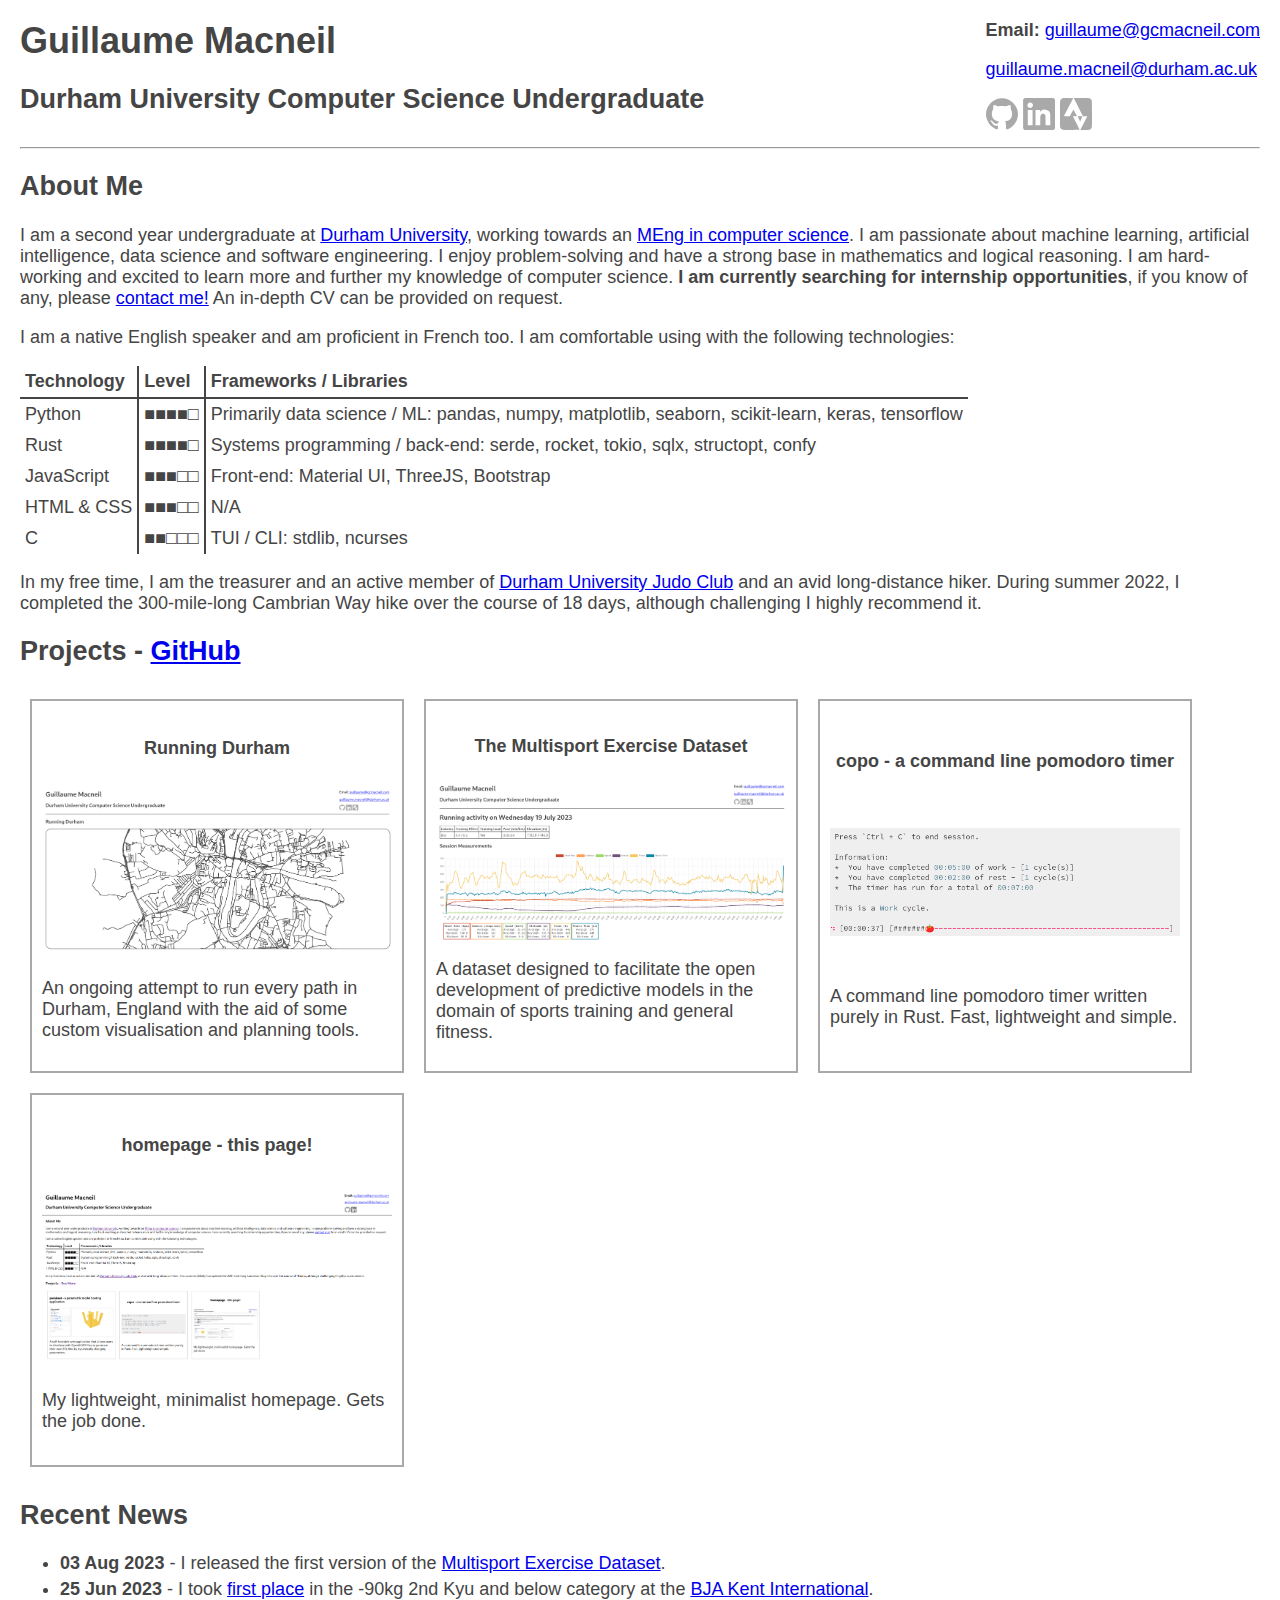
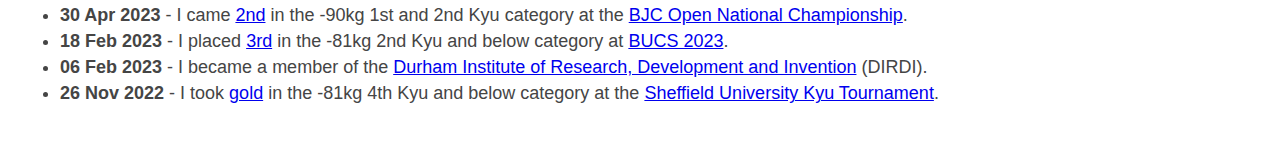
==== index.html @ 9ae63fcb "Clean up the stylesheet situation" ====
<!DOCTYPE html>
<html lang="en">
    <head>
        <link rel="stylesheet" type="text/css" href="./stylesheets/main.css"/>
        <link rel="stylesheet" type="text/css" href="./stylesheets/tables.css"/>
        <link rel="stylesheet" type="text/css" href="./stylesheets/index.css"/>
        <meta charset="utf-8">
        <meta name="description" content="Guillaume Macneil's Homepage">
        <meta name="keywords" content="Macneil, Guillaume Macneil, Guillaume, MacNeil, Guillaume MacNeil">
        <meta name="author" content="Guillaume Macneil">
        <title>Guillaume Macneil | DU Computer Science Undergraduate</title>
    </head>
    <body>
    <div class="header">
        <div class="header-left">
            <h1 class="header-title">Guillaume Macneil</h1>
            <h2>Durham University Computer Science Undergraduate</h2>
        </div>
        <div class="header-right">
            <p class="header-email"><b>Email: </b><a href="mailto:guillaume@gcmacneil.com">guillaume@gcmacneil.com</a></p>
            <p><a href="mailto:guillaume.macneil@durham.ac.uk">guillaume.macneil@durham.ac.uk</a></p>

            <a class="icon-link" href="https://github.com/MetallicSquid">
                <svg
                    class="icon"
                    id="svg62"
                    width="120"
                    height="120"
                    viewBox="0 0 120 120"
                    xmlns="http://www.w3.org/2000/svg">
                    <g id="g68">
                    <path
                       id="path230"
                       d="M 60,1.0351562 C 27.645093,1.0351562 0.03515625,28.645093 0.03515625,61 c 0,21.741143 13.58506675,43.7596 32.93164075,53.37305 v -0.002 c 10.35827,5.14721 11.458886,4.82587 11.826172,-3.46289 l 0.291015,-6.59179 -5.791015,0.043 C 31.524642,104.41647 27.668538,102.25181 24.539062,96.076172 23.179371,93.39293 20.641809,90.081626 18.900391,88.71875 15.215782,85.835124 15.749829,83.47004 19.853516,84.5 c 2.528008,0.634485 4.152883,1.647574 4.617187,2.777344 0.04438,0.05002 0.08877,0.1 0.132813,0.15039 8e-4,9e-4 -0.0046,-0.0011 -0.0039,0 0.01689,0.02761 0.03624,0.05418 0.05273,0.08203 0.01533,0.02588 0.01169,0.02102 0.02344,0.04102 0.01685,0.01922 -0.0087,-0.01006 0.01563,0.01758 0.01381,0.02605 0.0282,0.05173 0.04102,0.07813 0.0065,0.01142 0.02864,0.04985 0.03125,0.05469 -0.0039,-0.0057 -0.01007,-0.01332 -0.01563,-0.02148 0.0012,0.0045 0.0028,0.0091 0.0039,0.01367 0.01322,0.01772 0.02616,0.03602 0.0332,0.05664 2.91e-4,8.52e-4 -0.0091,-0.01202 -0.01172,-0.01563 -7.3e-4,-0.0012 -0.0011,-0.0024 -0.002,-0.0039 l -0.002,-0.002 c -7.69e-4,-0.0011 -0.0013,-0.003 -0.002,-0.0039 -0.0015,-0.0021 -0.005,-0.0066 -0.0059,-0.0078 0.0035,0.009 0.0062,0.01832 0.0098,0.02734 0.0098,0.01259 0.02061,0.02404 0.02539,0.0332 0.0097,0.01854 0.01763,0.03727 0.02539,0.05664 0.01292,0.01518 0.02433,0.03163 0.03711,0.04687 -0.01048,-0.02066 -0.0108,-0.02313 -0.01563,-0.0332 -0.0064,-0.01328 0.03091,0.05038 0.02148,0.03906 -0.0018,-0.0021 -0.0041,-0.0038 -0.0059,-0.0059 0.02369,0.04672 0.05867,0.116041 0.03711,0.07422 7.48e-4,0.0023 0.0029,0.0071 0.0039,0.0098 0.04036,0.03661 0.08403,0.07511 0.107421,0.113281 0.02285,0.01699 0.04359,0.03511 0.06641,0.05469 h 0.002 c 0.02328,0.02 0.048,0.04259 0.07813,0.06836 0.03088,0.02332 0.09102,0.06857 0.117187,0.0918 0.222417,0.197464 0.05268,0.05249 0.261719,0.251953 0.10016,0.09557 0.0336,0.02423 0.0293,0.01953 0.04294,0.03248 0.05842,0.04441 0.07813,0.06055 0.948447,0.307525 2.258725,1.506564 2.34375,2.458984 0.01686,0.01877 0.03361,0.03811 0.05078,0.05664 h 0.002 c 0.006,0.0092 0.01246,0.0236 0.0098,0.01758 0.05818,0.09719 0.110196,0.197084 0.142578,0.306641 0.0026,0.0092 0.005,0.01814 0.0078,0.02734 0.01039,0.03427 0.03995,0.06879 0.03125,0.103515 0.02768,0.07028 0.05099,0.140435 0.06836,0.216797 0.0072,0.02009 0.0125,0.04041 0.01953,0.06055 0.0026,0.0047 0.0076,0.0121 0.0098,0.01563 0.0093,0.02789 0.03774,0.11152 0.02734,0.08398 -0.01261,-0.03335 -0.02536,-0.06594 -0.03711,-0.09961 -0.0021,-0.0038 -0.0036,-0.0093 -0.0059,-0.01367 -0.02699,-0.05118 -0.0638,-0.128951 -0.05859,-0.08984 0.0074,0.05514 0.01857,0.109852 0.03125,0.164063 0.01953,0.02908 0.06024,0.121625 0.09375,0.197265 -0.0035,-0.03428 -0.0087,-0.06785 -0.01563,-0.101562 -0.005,-0.02401 -0.02369,-0.0439 -0.02539,-0.06836 0.005,0.009 0.01894,0.04374 0.02539,0.05859 0.01403,0.05556 0.02691,0.112431 0.04102,0.167969 4.76e-4,9.94e-4 0.0015,0.0029 0.002,0.0039 8.68e-4,0.0027 0.0011,0.0052 0.002,0.0078 l 0.002,0.002 c 0.0017,0.0034 4.46e-4,0.006 0.002,0.01172 6.23e-4,0.0024 -6.24e-4,0.0054 0,0.0078 -0.0019,0.0021 -0.0032,0.0024 -0.0039,0.0039 v 0.002 c 0.0034,0.005 0.0085,0.0093 0.0098,0.01172 0.03299,0.04204 0.04924,0.05956 0.08594,0.125 l 0.02734,0.06641 c 0.0036,0.0047 0.0075,0.01066 0.0098,0.01367 0.09422,0.122765 0.04086,0.07954 0.0918,0.119141 0.01318,0.01355 0.02726,0.02626 0.03906,0.04102 0.08889,0.111179 0.179109,0.224909 0.251953,0.347656 0.0038,0.0012 0.0059,0.0027 0.0098,0.0039 0.01568,0.0047 0.101367,0.130062 0.171875,0.236328 0.833675,0.335981 1.80461,0.842125 2.753906,1.486328 5.401058,3.66528 12.370174,2.903808 13.976562,-1.527343 C 46.36038,91.69271 47.113829,89.712478 47.503906,88.75 48.037817,87.431565 47.723456,87 46.222656,87 41.387062,87 33.353703,83.39501 29.40625,79.453125 24.35043,74.404438 22,67.872169 22,58.869141 c 0,-6.590878 0.869493,-9.876324 3.898438,-14.726563 0.902136,-1.444581 1.372634,-4.259868 1.21289,-7.269531 -0.143386,-2.701463 0.03253,-6.253344 0.392578,-7.892578 0.869904,-3.960658 4.257369,-3.968314 12.074219,-0.02539 5.133723,2.589515 6.359237,2.841336 9.890625,2.025391 5.17509,-1.195738 15.88741,-1.195738 21.0625,0 3.531388,0.815945 4.756902,0.564124 9.890625,-2.025391 7.81685,-3.942904 11.204315,-3.935248 12.074219,0.02539 0.360026,1.639234 0.535964,5.191115 0.392578,7.892578 -0.159744,3.009663 0.310754,5.82495 1.21289,7.269531 5.966918,9.55496 5.216359,24.506448 -1.683593,33.552734 -2.950353,3.868132 -10.472256,7.970565 -16.335938,8.908204 -4.577591,0.731982 -4.55321,0.700574 -2.839843,3.71289 0.712328,1.252391 1.458933,7.512905 1.75,14.673824 0.608703,14.97637 0.616725,14.98048 11.873046,9.44532 C 106.32639,104.86561 119.96484,82.847301 119.96484,61 119.96484,28.645093 92.354907,1.0351563 60,1.0351562 Z M 28.376953,92.130859 c 0.0018,0.01746 0.0029,0.03525 0.0039,0.05273 v 0.002 c 0.006,0.0093 0.01238,0.0203 0.01953,0.03125 -0.0052,-0.02143 -0.0092,-0.04254 -0.01172,-0.05859 -0.0037,-0.0082 -0.0076,-0.01814 -0.01172,-0.02734 z m -0.09375,-0.197265 c -0.0021,-0.0032 -0.0045,-0.0065 -0.0059,-0.0078 -0.0013,0.0016 -0.0035,0.0076 -0.002,0.01953 0.0032,0.02438 0.008,0.04822 0.01367,0.07227 2.95e-4,0.0013 -2.9e-4,0.0027 0,0.0039 0.01027,0.02275 0.03117,0.05803 0.0293,0.0625 -0.0017,-0.001 -0.0067,-0.0025 -0.0098,-0.0059 0.037,0.09831 0.03186,0.07611 0.03125,0.06055 -0.02058,-0.06816 -0.0405,-0.136041 -0.05664,-0.205078 z m 0.02734,-0.07422 c -0.0027,-0.0087 -0.0089,-0.03106 -0.01953,-0.06055 -0.0016,-0.0045 -0.0074,-0.01816 -0.0059,-0.01367 -0.01235,-0.03026 -0.02871,-0.06735 -0.03516,-0.08203 0.01709,0.05369 0.03866,0.104305 0.06055,0.15625 z m -3.488281,-4.025391 c -0.0063,-0.0074 -0.01319,-0.01417 -0.01953,-0.02148 0.01034,0.019 0.02217,0.03686 0.03125,0.05469 -0.0037,-0.01118 -0.0074,-0.02246 -0.01172,-0.0332 z m -0.05078,-0.08984 c -0.0035,-0.0045 -0.0079,-0.009 -0.01172,-0.01367 0.0011,0.0053 0.0028,0.01045 0.0039,0.01563 0.0018,0.0027 0.01006,0.01211 0.0098,0.01172 0.007,0.01077 0.0096,0.01895 0.01562,0.0293 -0.0061,-0.01423 -0.01192,-0.02853 -0.01758,-0.04297 z m 0.07617,0.148437 c 0.0064,0.0123 0.0145,0.02717 0.02148,0.03906 0.0021,0.0018 0.0038,0.004 0.0059,0.0059 -0.0026,-0.0058 -0.0048,-0.012 -0.0078,-0.01758 -0.0038,-0.007 -0.01212,-0.01753 -0.01953,-0.02734 z" />
                    </g>
                </svg>
            </a>
            <a class="icon-link" href="https://www.linkedin.com/in/guillaume-macneil-02866b225/">
                <svg
                    class="icon"
                    id="svg90"
                    width="171.19901"
                    height="171.39999"
                    viewBox="0 0 171.19901 171.39999"
                    xmlns="http://www.w3.org/2000/svg">
                    <g id="g96">
                        <path
                            style="stroke-width:0.32"
                            d="m 187.93153,172.03469 c -3.32249,-1.08501 -5.93194,-3.39653 -7.40135,-6.55629 -0.6963,-1.49729 -0.83584,-2.25381 -0.83345,-4.5184 0.004,-3.62998 1.04019,-6.00013 3.70051,-8.46312 2.37871,-2.20227 4.56013,-3.05688 7.80276,-3.05688 4.60635,0 8.37356,2.39521 10.47228,6.65833 0.93118,1.89148 1.04488,2.41373 1.02223,4.69494 -0.0645,6.49656 -4.62081,11.31202 -10.9552,11.57838 -1.50023,0.0631 -2.98519,-0.0683 -3.80778,-0.33696 z m 7.66766,-1.71574 c 2.12509,-0.93085 4.12859,-2.93243 5.14771,-5.14274 0.54503,-1.18209 0.68959,-2.10086 0.68854,-4.37621 -0.001,-2.49543 -0.11462,-3.09537 -0.84975,-4.49285 -1.03645,-1.97031 -3.32173,-4.13239 -5.32948,-5.04217 -2.25953,-1.02387 -6.03361,-0.96073 -8.37621,0.14013 -2.11501,0.99392 -3.92298,2.74645 -5.07034,4.91489 -0.74355,1.40528 -0.84666,1.96997 -0.84724,4.64 -6.4e-4,2.55597 0.11605,3.25884 0.73233,4.41442 2.82809,5.30304 8.48973,7.31636 13.90444,4.94453 z M 187.2,160.96 v -6.08 h 3.33545 c 3.10046,0 3.40315,0.057 4.29647,0.80865 1.94581,1.63729 1.47731,4.50483 -0.90169,5.51887 l -1.29613,0.55248 1.76853,2.64 c 1.72581,2.5762 1.7489,2.64 0.95577,2.64 -0.669,0 -1.12318,-0.48116 -2.56748,-2.72 -1.6512,-2.55957 -1.82064,-2.72 -2.8728,-2.72 H 188.8 v 2.72 c 0,2.688 -0.009,2.72 -0.8,2.72 h -0.8 z m 6.3288,-1.13814 c 0.52864,-0.37028 0.7112,-0.81918 0.7112,-1.74875 0,-1.58965 -0.56453,-1.91311 -3.33896,-1.91311 H 188.8 v 2.08 2.08 h 2.0088 c 1.30021,0 2.25967,-0.17572 2.72,-0.49814 z M 9.0411597,170.73406 C 7.2377104,170.16887 4.7378131,168.53812 3.4816861,167.10747 2.922887,166.47104 2.0189081,165.00749 1.4728439,163.85516 L 0.48,161.76 V 85.743405 9.7268077 L 1.6871498,7.2843062 C 3.0608123,4.504889 4.8331958,2.7423701 7.6412333,1.363362 L 9.44,0.48 h 76.48 76.48 l 1.79877,0.883362 c 2.80803,1.3790081 4.58042,3.141527 5.95408,5.9209442 L 171.36,9.7268077 V 85.76 161.79319 l -1.20715,2.4425 c -1.37366,2.77942 -3.14605,4.54194 -5.95408,5.92095 L 162.4,171.04 86.4,171.1 C 23.905706,171.1493 10.158525,171.0843 9.0411597,170.7341 Z M 51.2,105.28 V 64.32 H 38.4 25.6 v 40.96 40.96 h 12.8 12.8 z m 41.36505,17.2 c 0.132192,-26.412656 0.103916,-26.039565 2.313737,-30.530576 1.445235,-2.937139 3.800938,-5.15288 6.612603,-6.219709 1.74994,-0.663981 2.57909,-0.769715 6.03586,-0.769715 3.89511,0 4.06789,0.02986 6.17377,1.066829 3.55612,1.751094 5.48804,4.819286 6.4812,10.293171 0.34109,1.879917 0.43787,7.54882 0.44662,26.16 l 0.0112,23.76 h 12.81899 12.81899 l -0.12801,-28.08 C 146.02624,91.017267 145.99892,89.95879 145.33148,86.448675 143.81777,78.48801 141.67603,73.860515 137.6,69.743862 c -4.5085,-4.553433 -9.65306,-6.652003 -18.06845,-7.370496 -8.6539,-0.738857 -14.85949,0.802327 -20.81155,5.168637 -2.053146,1.506147 -4.957738,4.567616 -6.216077,6.551808 L 91.52,75.645299 V 69.98265 64.32 H 79.2 66.88 v 40.96 40.96 H 79.663066 92.446134 Z M 42.850893,52.513741 C 53.399299,49.230707 56.645776,35.849872 48.797952,28.002047 45.842992,25.047087 42.579891,23.695645 38.4,23.695645 c -8.344069,0 -14.72,6.356346 -14.72,14.674784 0,6.588765 4.008232,12.160387 10.163824,14.128176 2.49344,0.797088 6.473162,0.803776 9.007069,0.01514 z"
                            id="path316"
                            clip-path="url(#clipPath320)" />
                    </g>
                </svg>
            </a>
            <a class="icon-link" href="https://www.strava.com/athletes/93451963">
                <svg
                        class="icon"
                        id="svg62"
                        width="136.53333"
                        height="136.53333"
                        viewBox="0 0 136.53333 136.53333"
                        xmlns="http://www.w3.org/2000/svg">
                    <g id="g68">
                        <path
                                style="stroke-width:1.06667"
                                d="M 8.2784219,134.3334 C 5.8410646,133.04657 3.4560283,130.59269 2.1450887,128.02304 0.07736481,123.96997 0,121.81479 0,68.266665 0,14.696246 0.0765967,12.56487 2.1476886,8.5051945 3.5374301,5.781076 5.7960467,3.5297927 8.5476147,2.1260473 12.476411,0.12172497 14.458383,-0.02135263 34.604327,0.24502546 L 56.408802,0.53333332 36.75895,38.399999 C 25.95153,59.226665 17.099551,76.641898 17.087881,77.100515 c -0.01167,0.458619 5.566313,0.698619 12.395512,0.533334 l 12.416727,-0.300518 7.543736,-14.05591 c 4.149055,-7.73075 7.882415,-13.846596 8.296356,-13.590766 0.799959,0.494403 14.79312,26.594066 14.79312,27.591727 0,0.323555 -3.88,0.588283 -8.622222,0.588283 -4.742223,0 -8.462223,0.367335 -8.266667,0.816302 0.195556,0.448965 6.715555,13.375458 14.488889,28.725543 7.773333,15.35008 14.133333,28.18274 14.133333,28.51703 0,0.33429 -16.2,0.58657 -36,0.56064 -33.732872,-0.0442 -36.251161,-0.17974 -39.9882431,-2.15278 z M 101.42674,107.24251 116.40197,77.951695 107.20762,77.642513 98.013281,77.333331 78.339972,39.154033 C 67.519654,18.15542 58.666665,0.75542031 58.666665,0.48736795 58.666665,0.21931558 73.325787,0 91.242492,0 121.7859,0 124.08097,0.13399552 128.02814,2.1476886 c 2.70963,1.3823531 4.97515,3.6478699 6.3575,6.3575059 2.07109,4.0596755 2.14769,6.1910515 2.14769,59.7614705 0,53.570425 -0.0766,55.701795 -2.14769,59.761475 -3.79323,7.43533 -7.47262,8.50519 -29.25073,8.50519 H 86.451504 Z M 80.208193,88.9835 74.67942,77.866665 h 10.660289 c 5.863159,0 10.660289,0.183489 10.660289,0.407753 0,0.224264 -2.309182,5.22684 -5.131516,11.116835 l -5.131516,10.709087 z"
                                id="path230" />
                    </g>
                </svg>
            </a>
        </div>
    </div>
    <div class="body-content">
        <hr>
        <h2>About Me</h2>
        <p>I am a second year undergraduate at <a href="https://www.durham.ac.uk/homepage/">Durham University</a>, working towards an <a href="https://www.durham.ac.uk/study/courses/g406/">MEng in computer science</a>. I am passionate about machine learning, artificial intelligence, data science and software engineering. I enjoy problem-solving and have a strong base in mathematics and logical reasoning. I am hard-working and excited to learn more and further my knowledge of computer science. <b>I am currently searching for internship opportunities</b>, if you know of any, please <a href="mailto:guillaume@gcmacneil.com">contact me!</a> An in-depth CV can be provided on request.</p>
        <p>I am a native English speaker and am proficient in French too. I am comfortable using with the following technologies: </p>
        <table>
            <tr>
                <td class="ul-row"><b>Technology</b></td>
                <td class="ul-bordered-column"><b>Level</b></td>
                <td class="ul-row"><b>Frameworks / Libraries</b></td>
            </tr>
            <tr>
                <td>Python</td>
                <td class="bordered-column">■■■■□</td>
                <td>Primarily data science / ML: pandas, numpy, matplotlib, seaborn, scikit-learn, keras, tensorflow</td>
            </tr>
            <tr>
                <td>Rust</td>
                <td class="bordered-column">■■■■□</td>
                <td>Systems programming / back-end: serde, rocket, tokio, sqlx, structopt, confy</td>
            </tr>
            <tr>
                <td>JavaScript</td>
                <td class="bordered-column">■■■□□</td>
                <td>Front-end: Material UI, ThreeJS, Bootstrap</td>
            </tr>
            <tr>
                <td>HTML & CSS</td>
                <td class="bordered-column">■■■□□</td>
                <td>N/A</td>
            </tr>
            <tr>
                <td >C</td>
                <td class="bordered-column">■■□□□</td>
                <td>TUI / CLI: stdlib, ncurses</td>
            </tr>

        </table>
        <p>In my free time, I am the treasurer and an active member of <a href="https://www.durham.ac.uk/colleges-and-student-experience/team-durham/performance/university-sport/judo/">Durham University Judo Club</a> and an avid long-distance hiker. During summer 2022, I completed the 300-mile-long Cambrian Way hike over the course of 18 days, although challenging I highly recommend it.</p>
        <h2>Projects - <a href="https://github.com/MetallicSquid">GitHub</a></h2>
        <div class="projects">
            <a href="./running_durham.html" class="project-link">
                <div class="project">
                    <h4><b>Running Durham</b></h4>
                    <img class="project-image" src="static/running_durham.png" alt="Running Durham Map Example">
                    <p>An ongoing attempt to run every path in Durham, England with the aid of some custom visualisation and planning tools.</p>
                </div>
            </a>
            <a href="./med/about.html" class="project-link">
                <div class="project">
                    <h4><b>The Multisport Exercise Dataset</b></h4>
                    <img class="project-image" src="static/med.png" alt="MED Visualisation Example">
                    <p>A dataset designed to facilitate the open development of predictive models in the domain of sports training and general fitness.</p>
                </div>
            </a>
            <a href="https://github.com/MetallicSquid/copo" class="project-link">
                <div class="project">
                    <h4><b>copo</b> - a command line pomodoro timer</h4>
                    <img class="project-image" src="static/copo.png" alt="Copo UI Example">
                    <p>A command line pomodoro timer written purely in Rust. Fast, lightweight and simple.</p>
                </div>
            </a>
            <a href="https://github.com/MetallicSquid/homepage" class="project-link">
                <div class="project">
                    <h4><b>homepage</b> - this page!</h4>
                    <img class="project-image" src="static/homepage.png" alt="An image of this page, showing an image of this page, etc.">
                    <p>My lightweight, minimalist homepage. Gets the job done.</p>
                </div>
            </a>
        </div>
        <h2>Recent News</h2>
        <ul>
            <li><b>03 Aug 2023</b> - I released the first version of the <a href="./med/about.html">Multisport Exercise Dataset</a>.</li>
            <li><b>25 Jun 2023</b> - I took <a href="https://www.britishjudo.org.uk/wp-content/uploads/2023/08/Kent-International-Final-Results.pdf">first place</a> in the -90kg 2nd Kyu and below category at the <a href="https://www.britishjudo.org.uk/event/the-kent-international-for-under-16s-juniors-and-seniors/">BJA Kent International</a>.</li>
            <li><b>30 Apr 2023</b> - I came <a href="https://www.britishjudocouncil.org/documents/results/2023-bjc-open-results.pdf">2nd</a> in the -90kg 1st and 2nd Kyu category at the <a href="https://www.bjcjudoevents.org.uk/registrations/76/">BJC Open National Championship</a>.</li>
            <li><b>18 Feb 2023</b> - I placed <a href="http://www.judotechnologies.com/wp-content/uploads/2023/02/BUCS-Judo-Championships-2023-Results.pdf">3rd</a> in the -81kg 2nd Kyu and below category at <a href="https://www.bucs.org.uk/events-page/judo-championships-2022-23.html">BUCS 2023</a>.</li>
            <li><b>06 Feb 2023</b> - I became a member of the <a href="https://dirdi.org/">Durham Institute of Research, Development and Invention</a> (DIRDI).</li>
            <li><b>26 Nov 2022</b> - I took <a href="https://www.sukt.uk/index.php/results/sukt-results-2022">gold</a> in the -81kg 4th Kyu and below category at the <a href="https://www.sukt.uk/">Sheffield University Kyu Tournament</a>.</li>
        </ul>
    </div>
    </body>
</html>
---- stylesheets/main.css ----
/*Fonts*/
body {
    margin: 0;
    font-family: -apple-system, BlinkMacSystemFont, 'Segoe UI', 'Roboto', 'Oxygen',
    'Ubuntu', 'Cantarell', 'Fira Sans', 'Droid Sans', 'Helvetica Neue',
    sans-serif;
    -webkit-font-smoothing: antialiased;
    -moz-osx-font-smoothing: grayscale;
    font-size: 18px;
    color: #454545;
}

code {
    font-family: source-code-pro, Menlo, Monaco, Consolas, 'Courier New',
    monospace;
}

/* Header Specifics*/
.header-title {
    margin-top: 0;
    margin-bottom: 0;
}

.header-left {
    padding-top: 20px;
    padding-left: 20px;
}

.header-email {
    margin-top: 0;
}

.header-right {
    padding-top: 20px;
    padding-right: 20px;
}

.header {
    display: flex;
    flex-direction: row;
    flex-wrap: nowrap;
    justify-content: space-between;
}

.icon {
    width: 32px;
    height: 32px;
    fill: darkgrey;
}

.icon:hover {
    fill: #454545;
}

.icon-link {
    text-decoration: none;
}

/*Body Specifics*/
.body-content {
    padding-left: 20px;
    padding-right: 20px;
    padding-bottom: 20px;
}

li {
    padding-bottom: 5px;
}

/*Dark Theme*/
@media (prefers-color-scheme: dark) {
    body {
        background: #353535;
        color: white;
    }

    a {
        color: cornflowerblue;
    }

    a:visited {
        color: magenta;
    }

    a.project-link {
        color: white;
        text-decoration: none;
        padding: 10px;
    }

    .icon {
        width: 32px;
        height: 32px;
        fill: dimgrey;
    }

    .icon:hover {
        fill: white;
    }

    hr {
        color: lightgrey;
    }
}
---- stylesheets/tables.css ----
table {
    border-spacing: 0;
}

td {
    padding: 5px;
}

.ul-row {
    border-bottom: 2px solid #454545;
}

.bordered-column {
    border-left: 2px solid #454545;
    border-right: 2px solid #454545;
}

.ul-bordered-column {
    border-bottom: 2px solid #454545;
    border-left: 2px solid #454545;
    border-right: 2px solid #454545;
}

.fully-bordered {
    border: 2px solid #454545;
}

.mostly-bordered-left {
    border-top: 2px solid #454545;
    border-right: 2px solid #454545;
    border-bottom: 2px solid #454545;
}

.mostly-bordered-top {
    border-left: 2px solid #454545;
    border-right: 2px solid #454545;
    border-bottom: 2px solid #454545;
}

.mostly-bordered-top-left {
    border-right: 2px solid #454545;
    border-bottom: 2px solid #454545;
}

.bottom-caption {
    caption-side: bottom;
    font-size: medium;
    margin-top: 5px;
    /*text-align: left;*/
}

/*Dark Theme*/
@media (prefers-color-scheme: dark) {
   .ul-row {
        border-bottom: 2px solid white;
    }

    .bordered-column {
        border-left: 2px solid white;
        border-right: 2px solid white;
    }

    .ul-bordered-column {
        border-bottom: 2px solid white;
        border-left: 2px solid white;
        border-right: 2px solid white;
    }

    .fully-bordered {
        border: 2px solid white;
    }

    .mostly-bordered-left {
        border-top: 2px solid white;
        border-right: 2px solid white;
        border-bottom: 2px solid white;
    }

    .mostly-bordered-top {
        border-left: 2px solid white;
        border-right: 2px solid white;
        border-bottom: 2px solid white;
    }

    .mostly-bordered-top-left {
        border-right: 2px solid white;
        border-bottom: 2px solid white;
    }
}
---- stylesheets/index.css ----
.projects {
    display: flex;
    flex-direction: row;
    justify-content: flex-start;
    flex-wrap: wrap;
}

.project {
    display: flex;
    flex-direction: column;
    flex-wrap: nowrap;
    justify-content: space-around;
    align-items: center;
    width: 350px;
    height: 350px;
    padding: 10px;
    border: 2px solid darkgray;
}

.project:hover {
    border: 3px solid #454545;
    padding: 9px;
}

a.project-link {
    color: #454545;
    text-decoration: none;
    padding: 10px;
}

.project-image {
    width: 100%;
    object-fit: cover;
}

/*Dark Theme*/
@media (prefers-color-scheme: dark) {
    a.project-link {
        color: white;
        text-decoration: none;
        padding: 10px;
    }

    .project {
        border: 2px solid dimgray;
    }

    .project:hover {
       border: 2px solid white;
    }
}
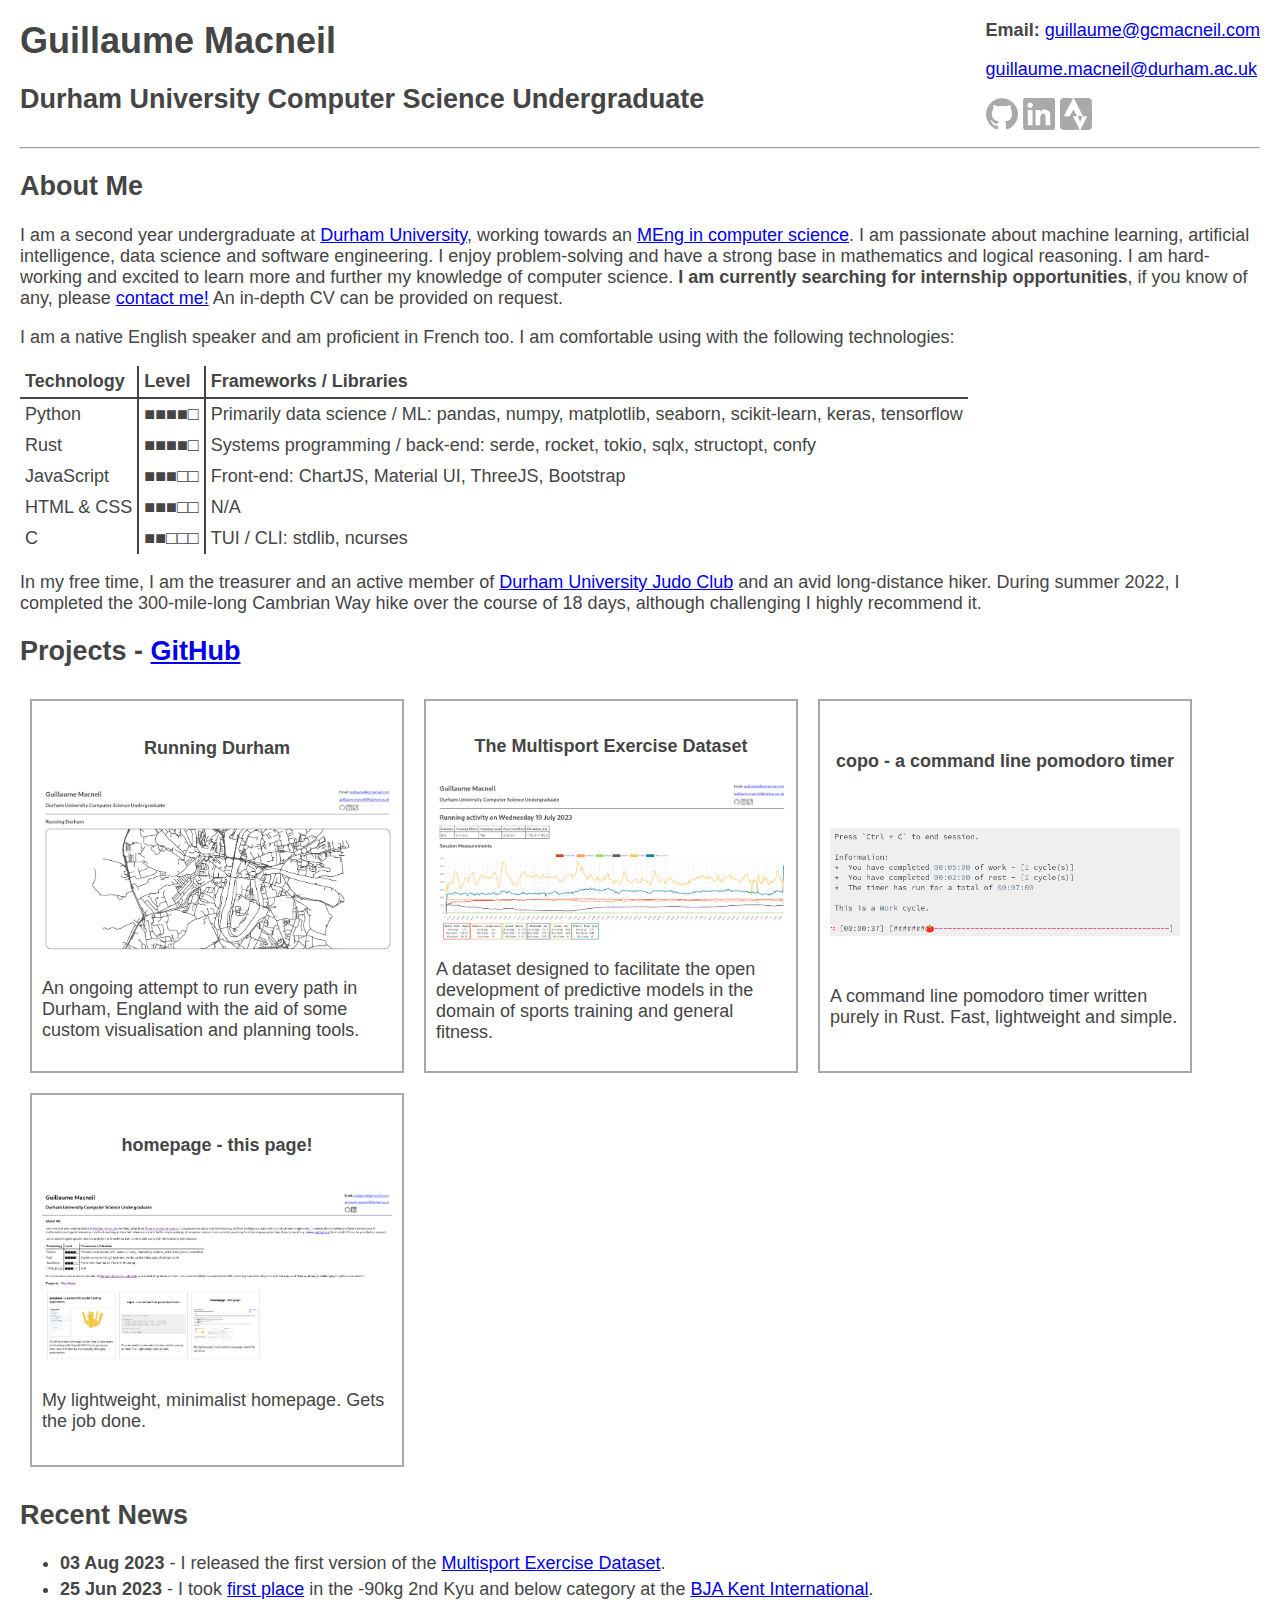
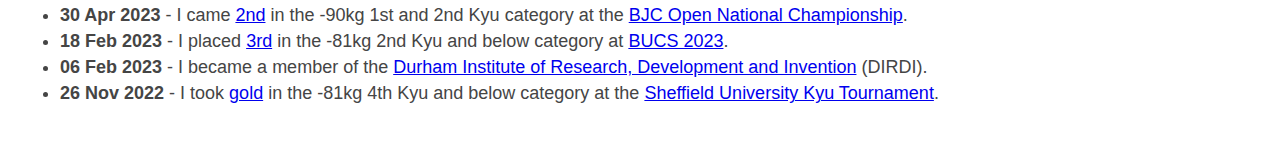
==== commit 985991aa: "Update the index for new JS skills" ====
--- a/index.html
+++ b/index.html
@@ -94,7 +94,7 @@
             <tr>
                 <td>JavaScript</td>
                 <td class="bordered-column">■■■□□</td>
-                <td>Front-end: Material UI, ThreeJS, Bootstrap</td>
+                <td>Front-end: ChartJS, Material UI, ThreeJS, Bootstrap</td>
             </tr>
             <tr>
                 <td>HTML & CSS</td>
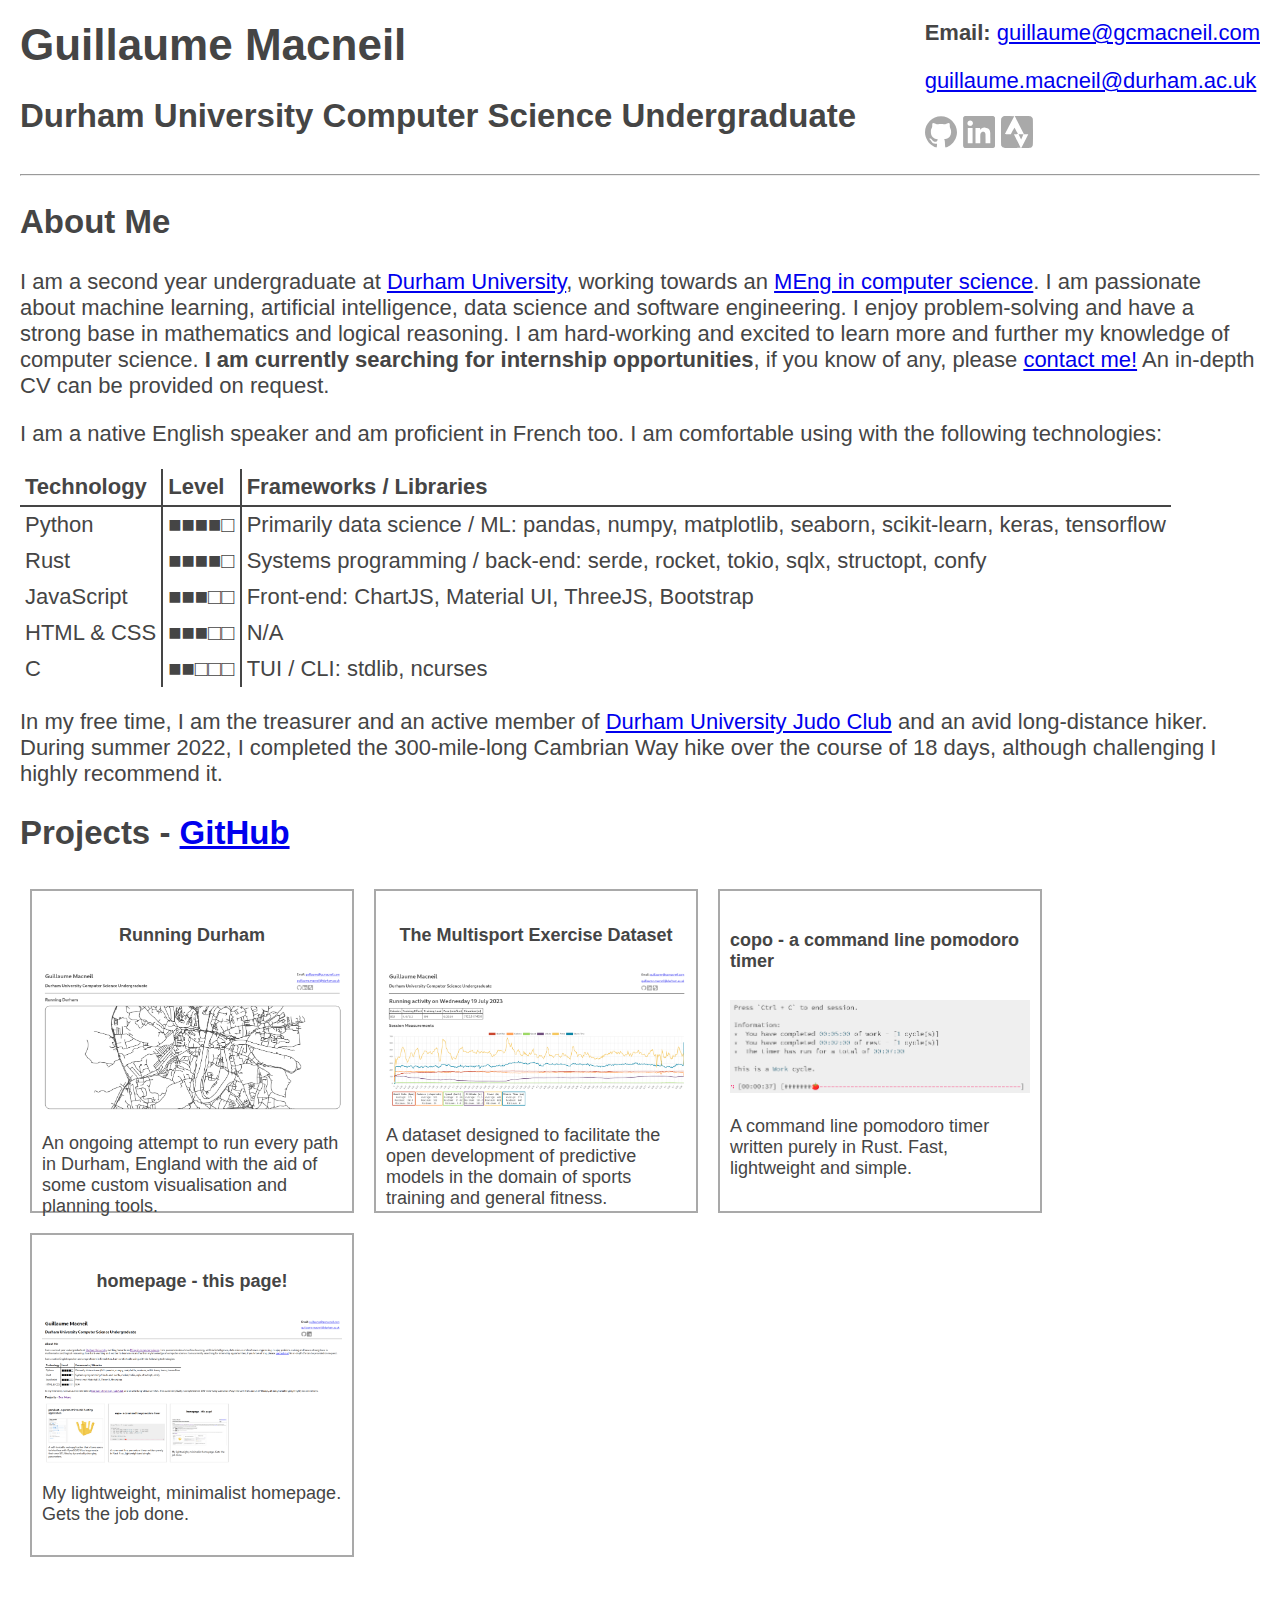
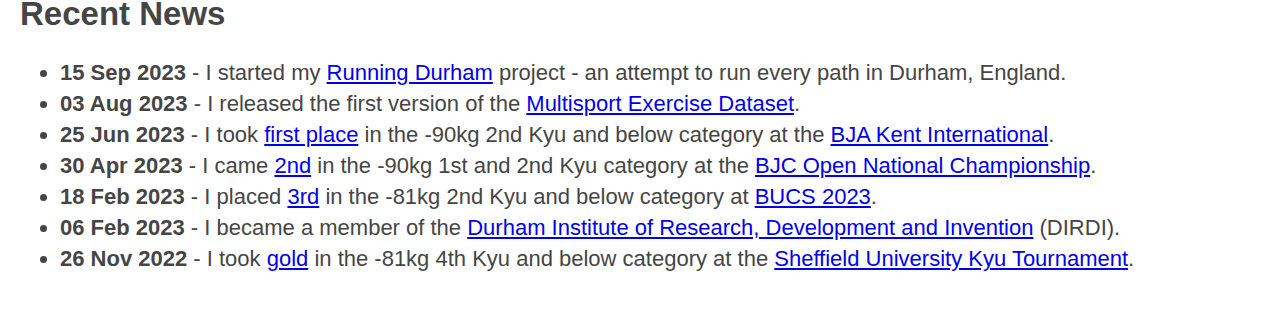
==== commit aef9cba2: "Add the Running Durham project to recent news" ====
--- a/index.html
+++ b/index.html
@@ -142,6 +142,7 @@
         </div>
         <h2>Recent News</h2>
         <ul>
+            <li><b>15 Sep 2023</b> - I started my <a href="./running_durham.html">Running Durham</a> project - an attempt to run every path in Durham, England.</li>
             <li><b>03 Aug 2023</b> - I released the first version of the <a href="./med/about.html">Multisport Exercise Dataset</a>.</li>
             <li><b>25 Jun 2023</b> - I took <a href="https://www.britishjudo.org.uk/wp-content/uploads/2023/08/Kent-International-Final-Results.pdf">first place</a> in the -90kg 2nd Kyu and below category at the <a href="https://www.britishjudo.org.uk/event/the-kent-international-for-under-16s-juniors-and-seniors/">BJA Kent International</a>.</li>
             <li><b>30 Apr 2023</b> - I came <a href="https://www.britishjudocouncil.org/documents/results/2023-bjc-open-results.pdf">2nd</a> in the -90kg 1st and 2nd Kyu category at the <a href="https://www.bjcjudoevents.org.uk/registrations/76/">BJC Open National Championship</a>.</li>
--- a/stylesheets/main.css
+++ b/stylesheets/main.css
@@ -6,7 +6,7 @@
     sans-serif;
     -webkit-font-smoothing: antialiased;
     -moz-osx-font-smoothing: grayscale;
-    font-size: 18px;
+    font-size: 22px;
     color: #454545;
 }
 
@@ -82,12 +82,6 @@
         color: magenta;
     }
 
-    a.project-link {
-        color: white;
-        text-decoration: none;
-        padding: 10px;
-    }
-
     .icon {
         width: 32px;
         height: 32px;
--- a/stylesheets/index.css
+++ b/stylesheets/index.css
@@ -1,4 +1,5 @@
 .projects {
+    font-size: 18px;
     display: flex;
     flex-direction: row;
     justify-content: flex-start;
@@ -9,10 +10,10 @@
     display: flex;
     flex-direction: column;
     flex-wrap: nowrap;
-    justify-content: space-around;
+    justify-content: space-evenly;
     align-items: center;
-    width: 350px;
-    height: 350px;
+    width: 300px;
+    height: 300px;
     padding: 10px;
     border: 2px solid darkgray;
 }
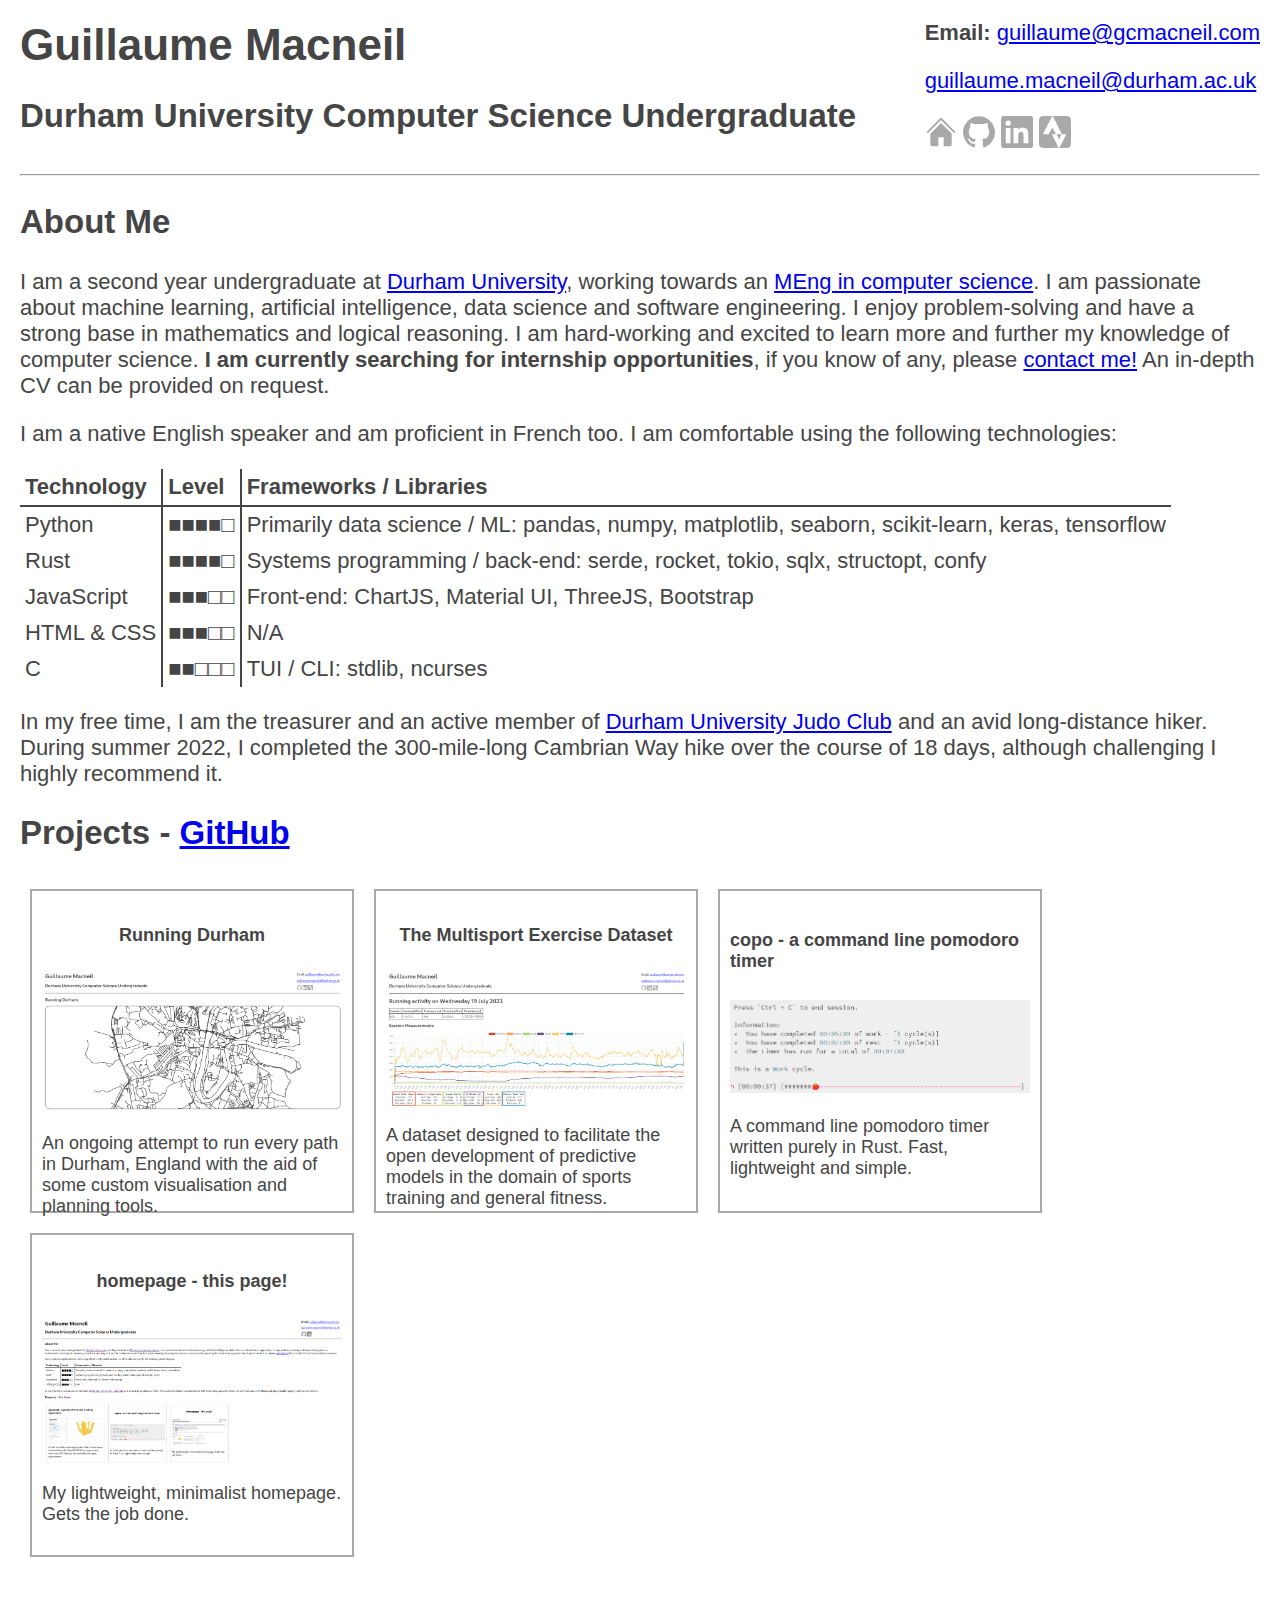
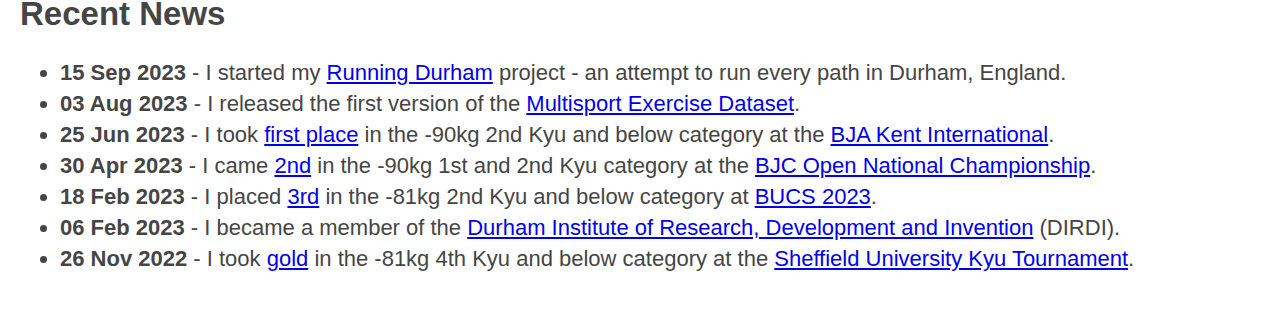
==== commit fac6ff5a: "Add a home icon to the website" ====
--- a/index.html
+++ b/index.html
@@ -20,6 +20,13 @@
             <p class="header-email"><b>Email: </b><a href="mailto:guillaume@gcmacneil.com">guillaume@gcmacneil.com</a></p>
             <p><a href="mailto:guillaume.macneil@durham.ac.uk">guillaume.macneil@durham.ac.uk</a></p>
 
+            <a class="icon-link" href="https://www.gcmacneil.com/">
+                <svg class="icon" viewBox="0 0 36 36" xmlns="http://www.w3.org/2000/svg">
+                    <path d="M33 19a1 1 0 0 1-.71-.29L18 4.41 3.71 18.71A1 1 0 0 1 2.3 17.3l15-15a1 1 0 0 1 1.41 0l15 15A1 1 0 0 1 33 19Z"/>
+                    <path d="M18 7.79 6 19.83V32a2 2 0 0 0 2 2h7V24h6v10h7a2 2 0 0 0 2-2V19.76Z"/>
+                    <path fill="none" d="M0 0h36v36H0z"/>
+                </svg>
+            </a>
             <a class="icon-link" href="https://github.com/MetallicSquid">
                 <svg
                     class="icon"
@@ -74,7 +81,7 @@
         <hr>
         <h2>About Me</h2>
         <p>I am a second year undergraduate at <a href="https://www.durham.ac.uk/homepage/">Durham University</a>, working towards an <a href="https://www.durham.ac.uk/study/courses/g406/">MEng in computer science</a>. I am passionate about machine learning, artificial intelligence, data science and software engineering. I enjoy problem-solving and have a strong base in mathematics and logical reasoning. I am hard-working and excited to learn more and further my knowledge of computer science. <b>I am currently searching for internship opportunities</b>, if you know of any, please <a href="mailto:guillaume@gcmacneil.com">contact me!</a> An in-depth CV can be provided on request.</p>
-        <p>I am a native English speaker and am proficient in French too. I am comfortable using with the following technologies: </p>
+        <p>I am a native English speaker and am proficient in French too. I am comfortable using the following technologies: </p>
         <table>
             <tr>
                 <td class="ul-row"><b>Technology</b></td>
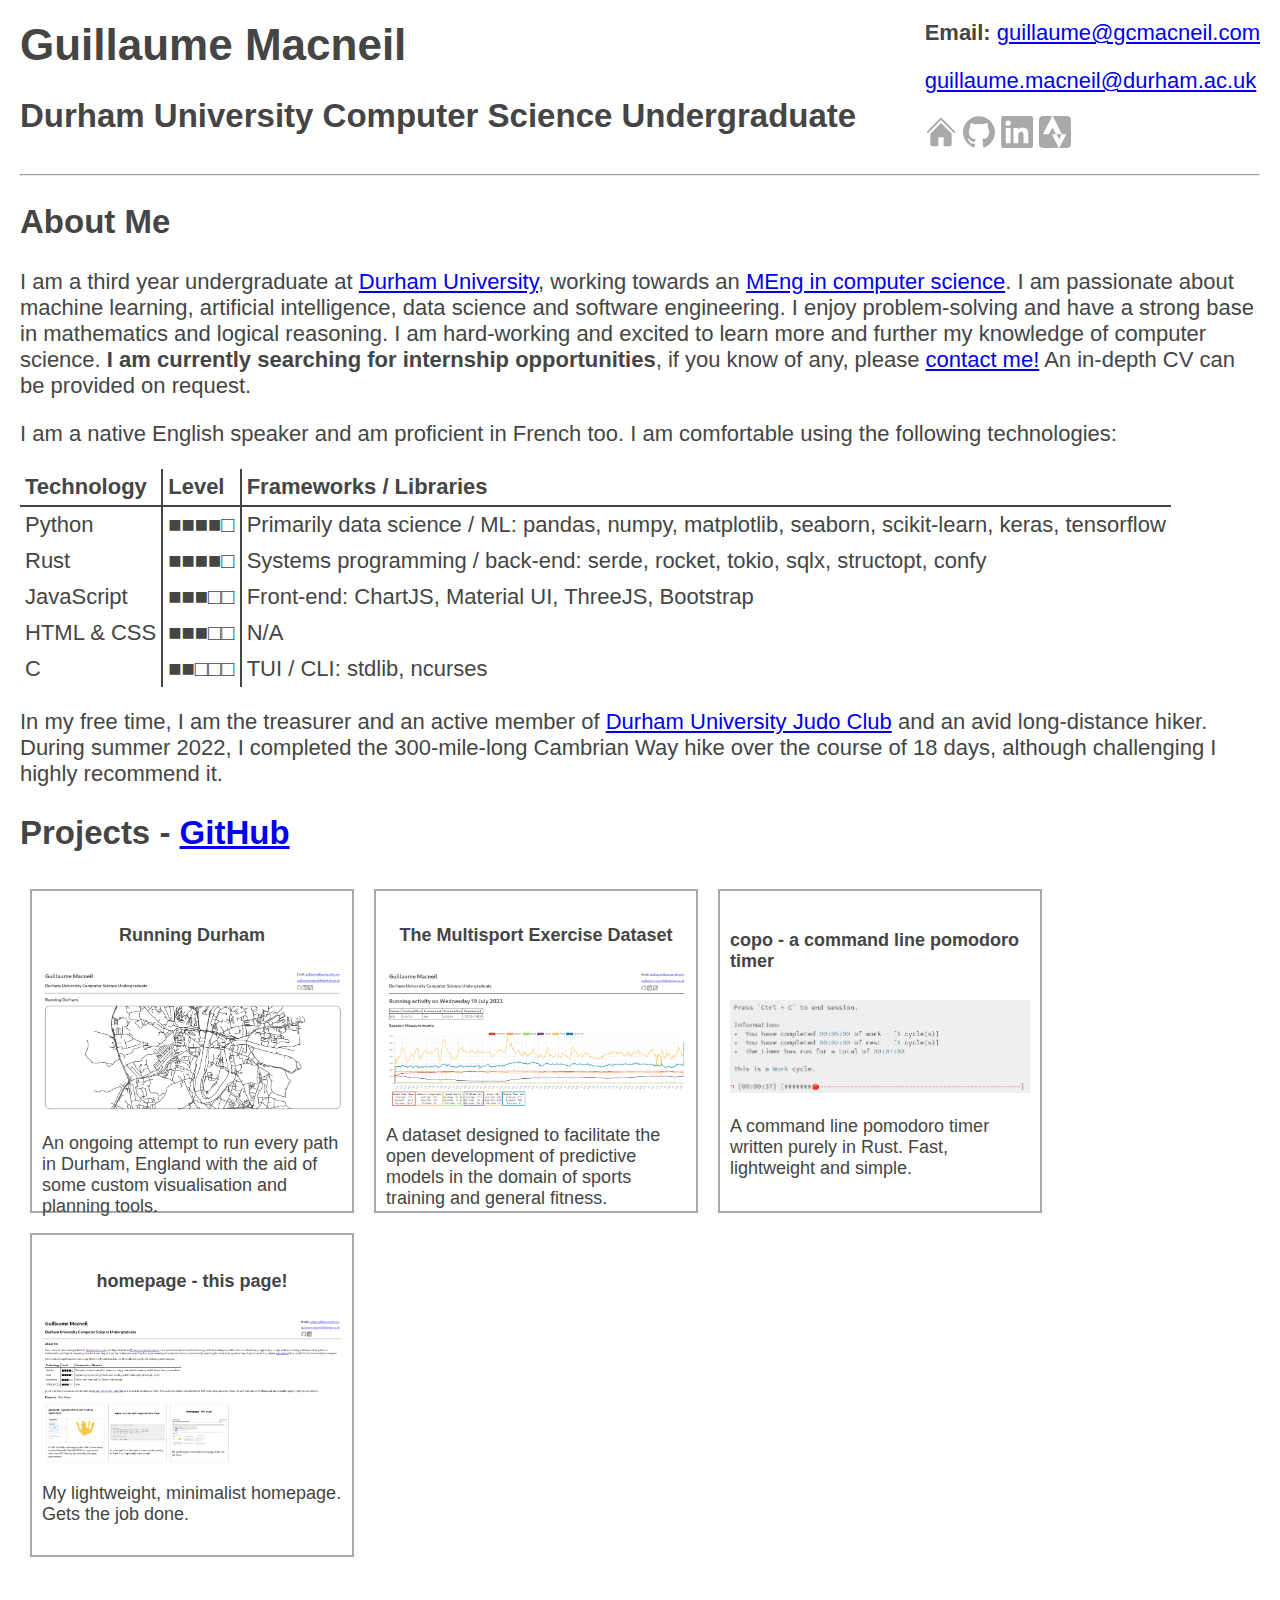
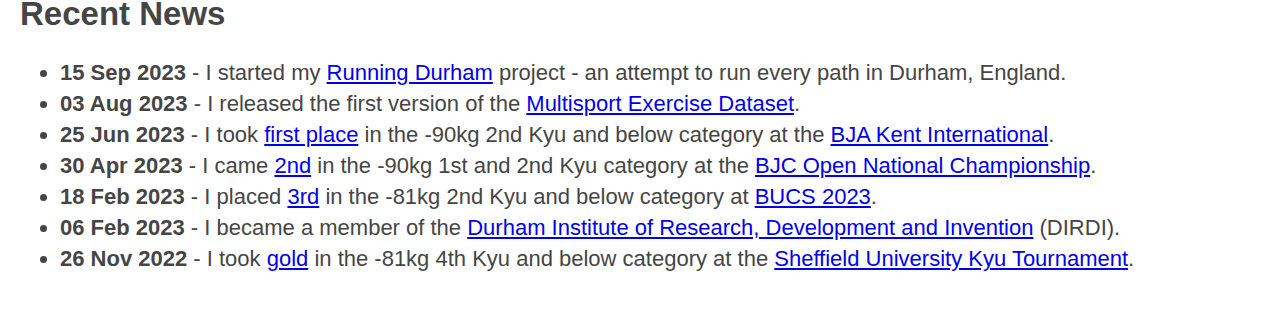
==== commit 49ae1ec0: "Change "second year" to "third year"" ====
--- a/index.html
+++ b/index.html
@@ -80,7 +80,7 @@
     <div class="body-content">
         <hr>
         <h2>About Me</h2>
-        <p>I am a second year undergraduate at <a href="https://www.durham.ac.uk/homepage/">Durham University</a>, working towards an <a href="https://www.durham.ac.uk/study/courses/g406/">MEng in computer science</a>. I am passionate about machine learning, artificial intelligence, data science and software engineering. I enjoy problem-solving and have a strong base in mathematics and logical reasoning. I am hard-working and excited to learn more and further my knowledge of computer science. <b>I am currently searching for internship opportunities</b>, if you know of any, please <a href="mailto:guillaume@gcmacneil.com">contact me!</a> An in-depth CV can be provided on request.</p>
+        <p>I am a third year undergraduate at <a href="https://www.durham.ac.uk/homepage/">Durham University</a>, working towards an <a href="https://www.durham.ac.uk/study/courses/g406/">MEng in computer science</a>. I am passionate about machine learning, artificial intelligence, data science and software engineering. I enjoy problem-solving and have a strong base in mathematics and logical reasoning. I am hard-working and excited to learn more and further my knowledge of computer science. <b>I am currently searching for internship opportunities</b>, if you know of any, please <a href="mailto:guillaume@gcmacneil.com">contact me!</a> An in-depth CV can be provided on request.</p>
         <p>I am a native English speaker and am proficient in French too. I am comfortable using the following technologies: </p>
         <table>
             <tr>
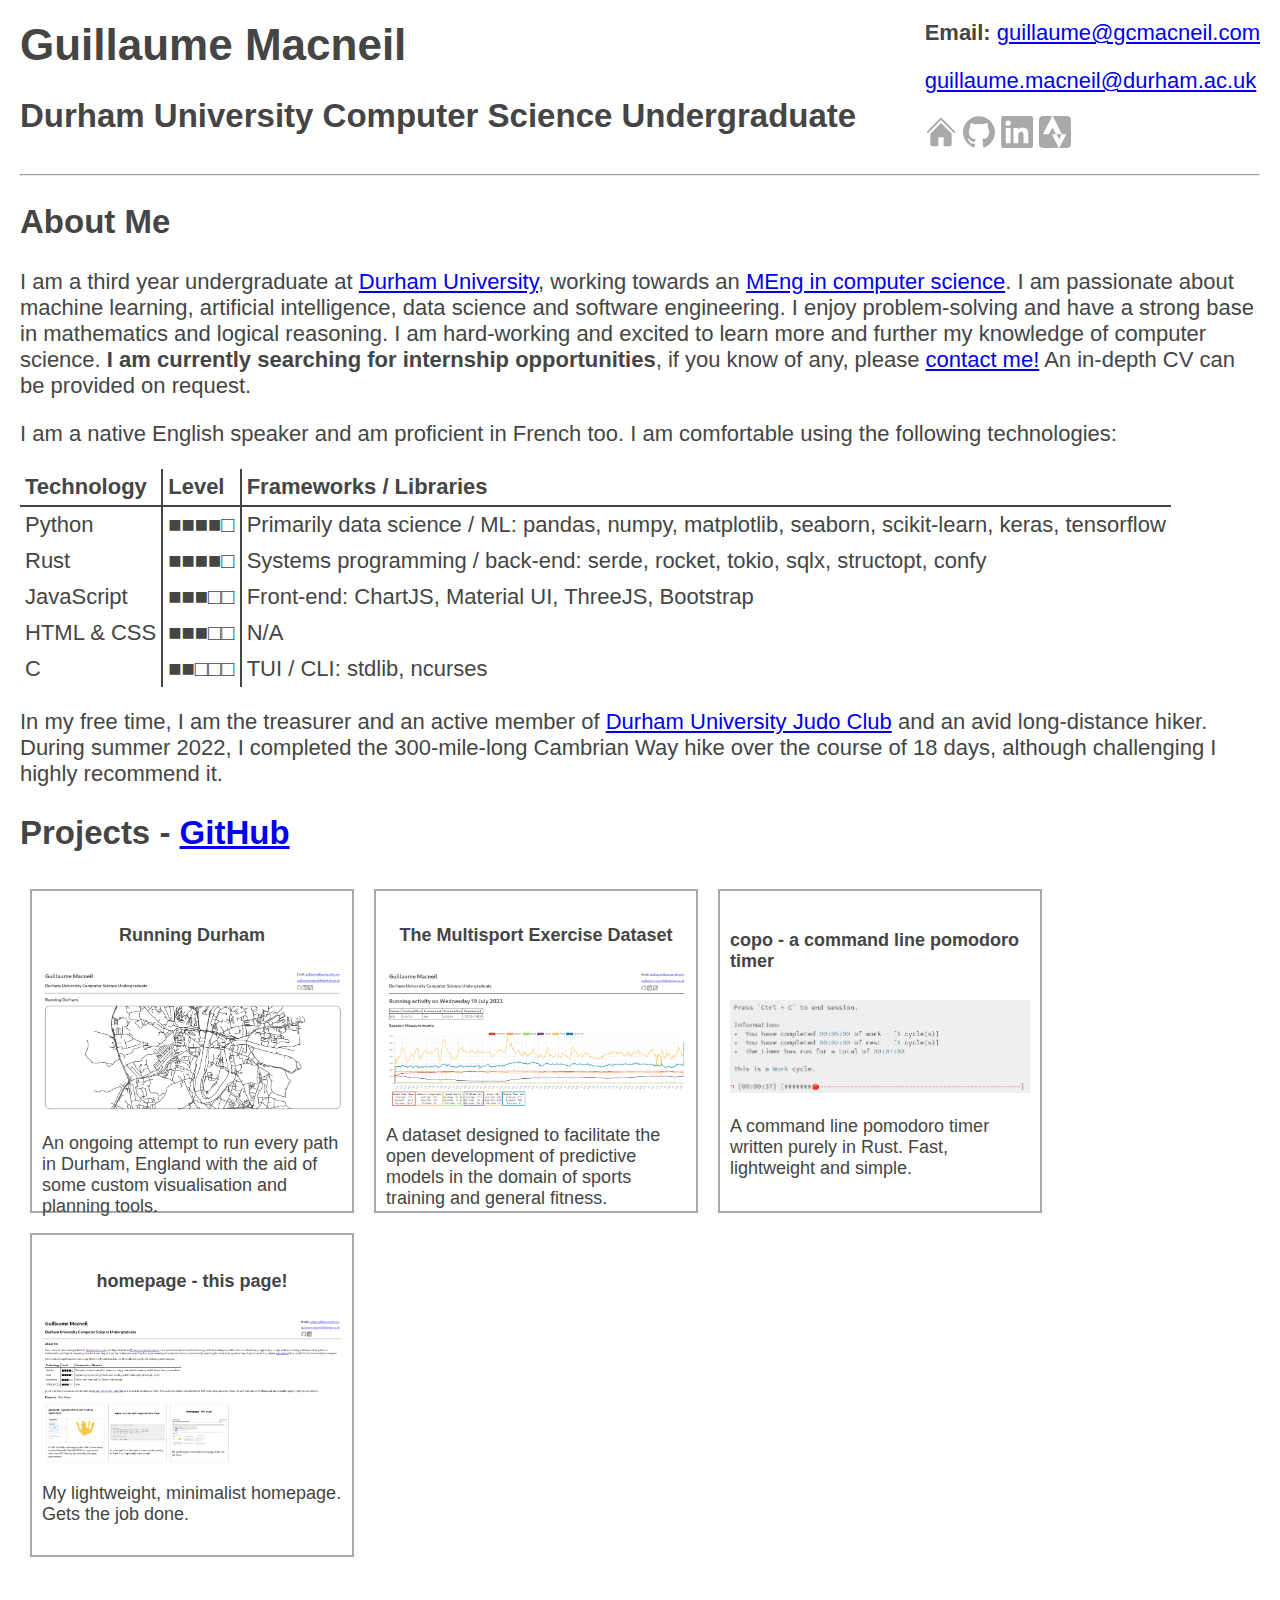
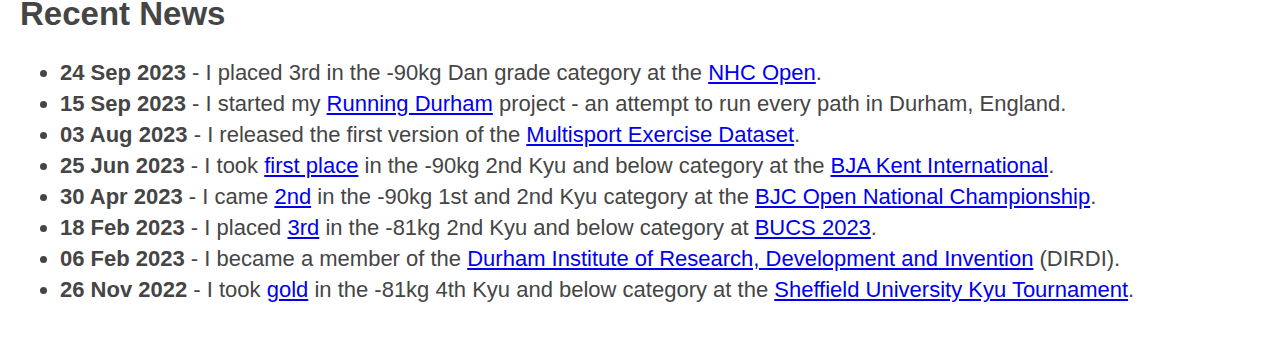
==== commit b161b738: "Add most NHC open result to recent news" ====
--- a/index.html
+++ b/index.html
@@ -149,6 +149,7 @@
         </div>
         <h2>Recent News</h2>
         <ul>
+            <li><b>24 Sep 2023</b> - I placed 3rd in the -90kg Dan grade category at the <a href="https://www.britishjudo.org.uk/event/nhc-open-2023/">NHC Open</a>.</li>
             <li><b>15 Sep 2023</b> - I started my <a href="./running_durham.html">Running Durham</a> project - an attempt to run every path in Durham, England.</li>
             <li><b>03 Aug 2023</b> - I released the first version of the <a href="./med/about.html">Multisport Exercise Dataset</a>.</li>
             <li><b>25 Jun 2023</b> - I took <a href="https://www.britishjudo.org.uk/wp-content/uploads/2023/08/Kent-International-Final-Results.pdf">first place</a> in the -90kg 2nd Kyu and below category at the <a href="https://www.britishjudo.org.uk/event/the-kent-international-for-under-16s-juniors-and-seniors/">BJA Kent International</a>.</li>
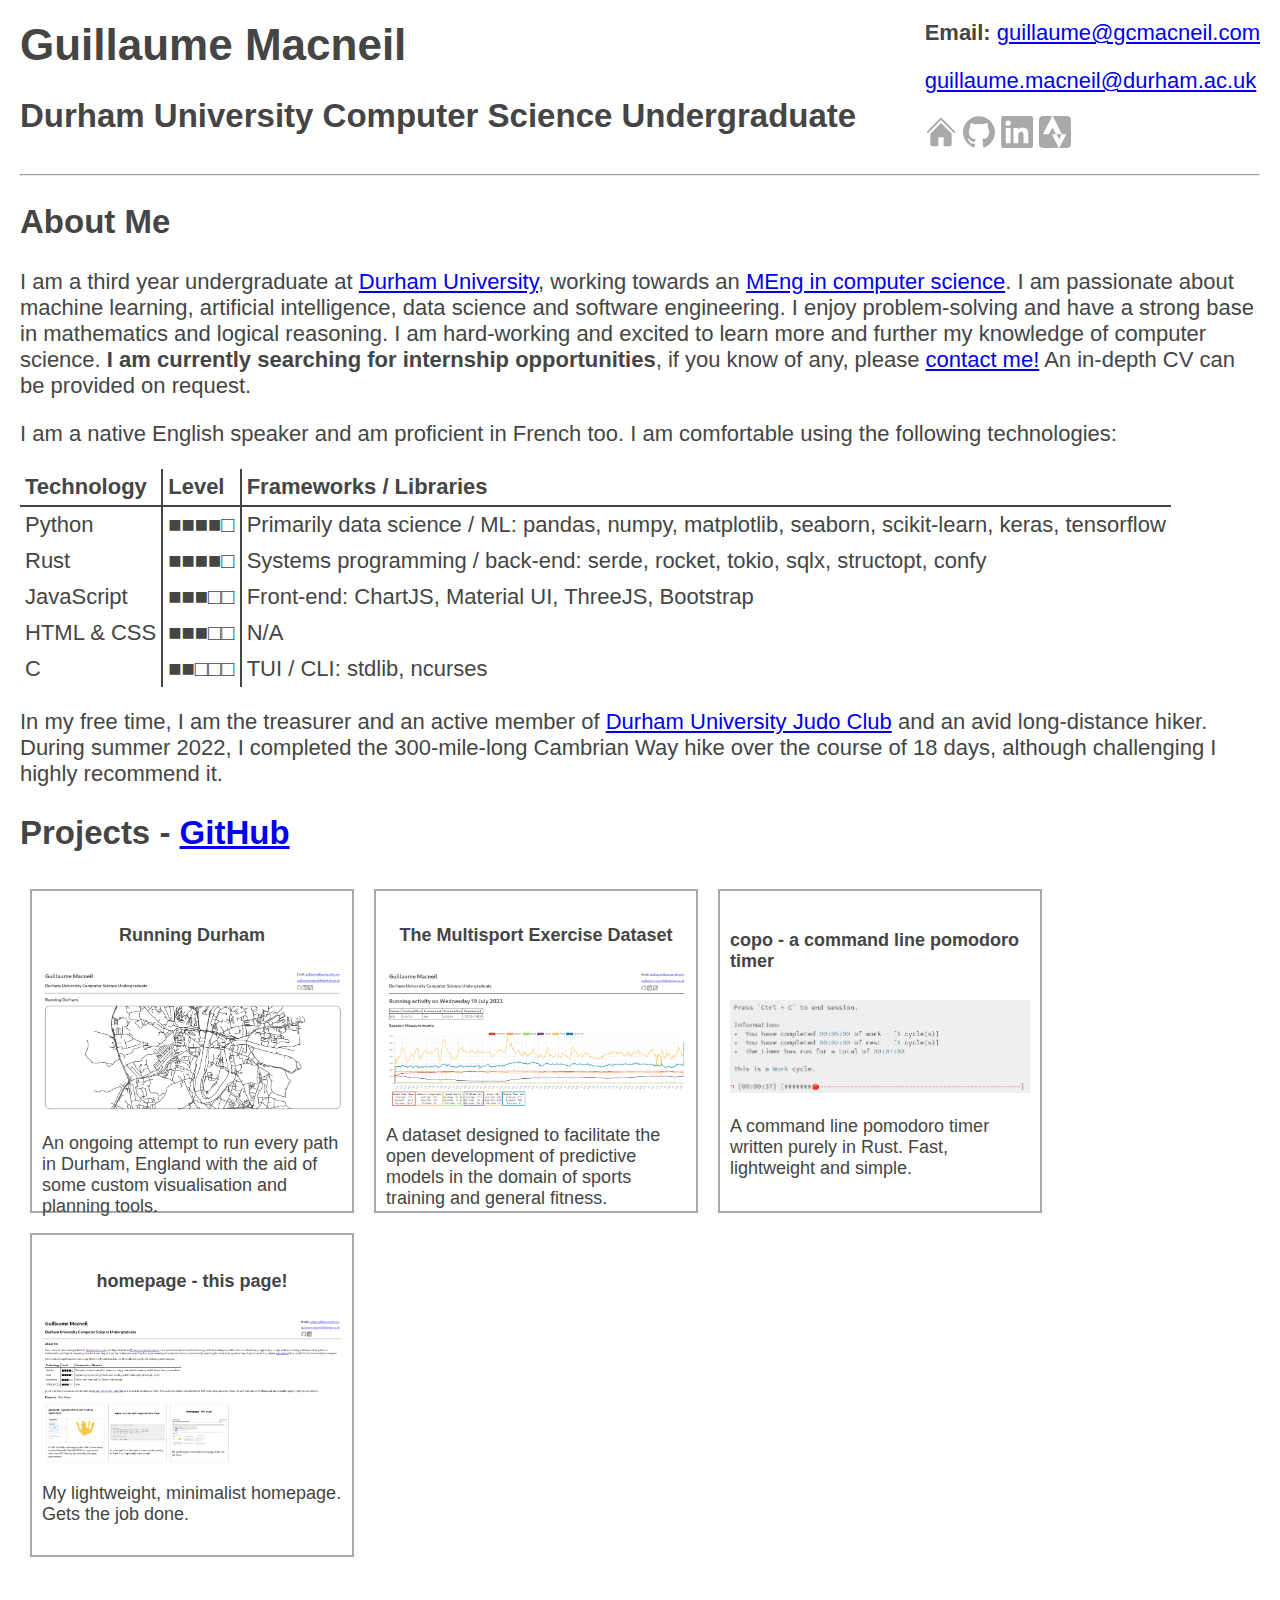
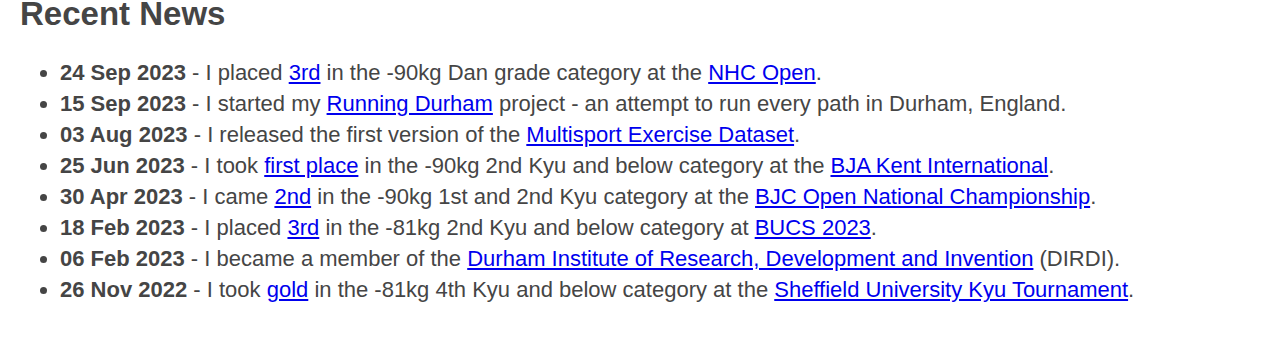
==== commit 585e4631: "Add NHC open results document" ====
--- a/index.html
+++ b/index.html
@@ -149,7 +149,7 @@
         </div>
         <h2>Recent News</h2>
         <ul>
-            <li><b>24 Sep 2023</b> - I placed 3rd in the -90kg Dan grade category at the <a href="https://www.britishjudo.org.uk/event/nhc-open-2023/">NHC Open</a>.</li>
+            <li><b>24 Sep 2023</b> - I placed <a href="https://www.britishjudo.org.uk/wp-content/uploads/2023/10/NHC-Junior-Seniors-and-Masters-Open.pdf">3rd</a> in the -90kg Dan grade category at the <a href="https://www.britishjudo.org.uk/event/nhc-open-2023/">NHC Open</a>.</li>
             <li><b>15 Sep 2023</b> - I started my <a href="./running_durham.html">Running Durham</a> project - an attempt to run every path in Durham, England.</li>
             <li><b>03 Aug 2023</b> - I released the first version of the <a href="./med/about.html">Multisport Exercise Dataset</a>.</li>
             <li><b>25 Jun 2023</b> - I took <a href="https://www.britishjudo.org.uk/wp-content/uploads/2023/08/Kent-International-Final-Results.pdf">first place</a> in the -90kg 2nd Kyu and below category at the <a href="https://www.britishjudo.org.uk/event/the-kent-international-for-under-16s-juniors-and-seniors/">BJA Kent International</a>.</li>
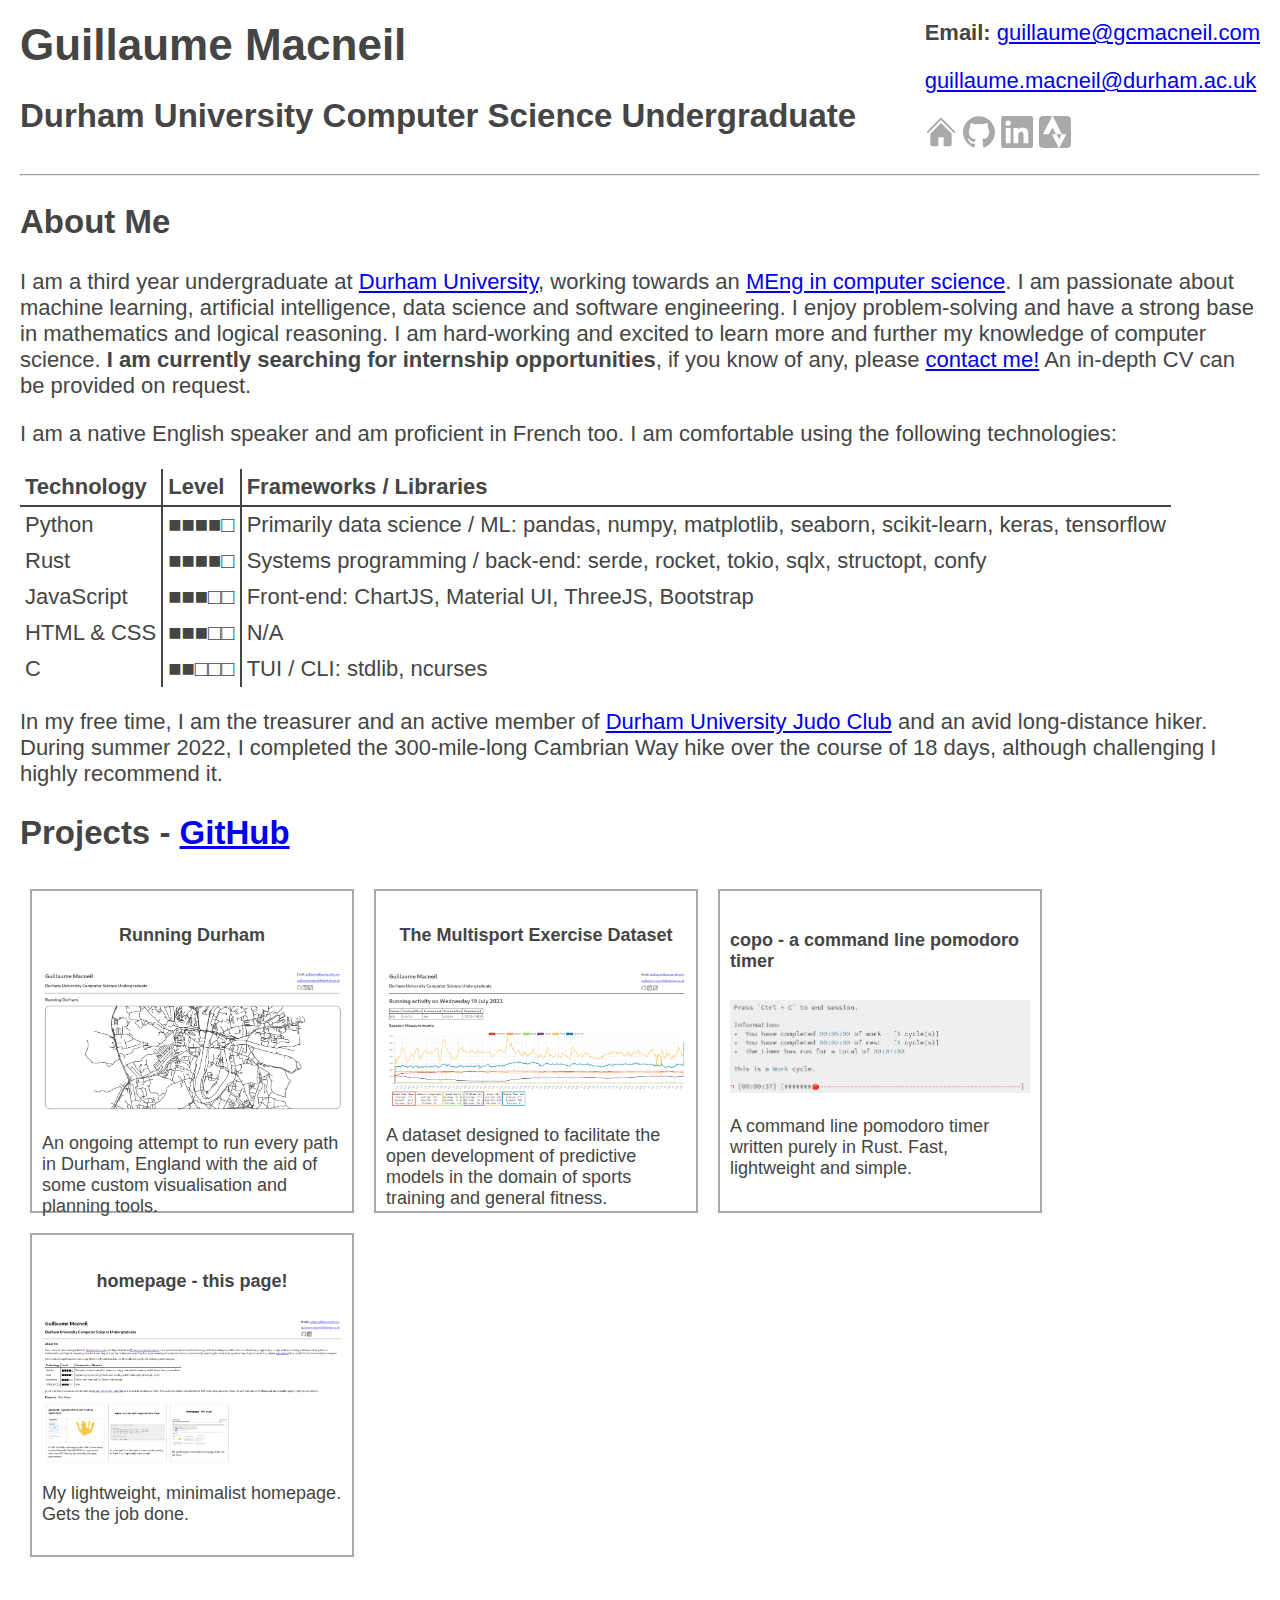
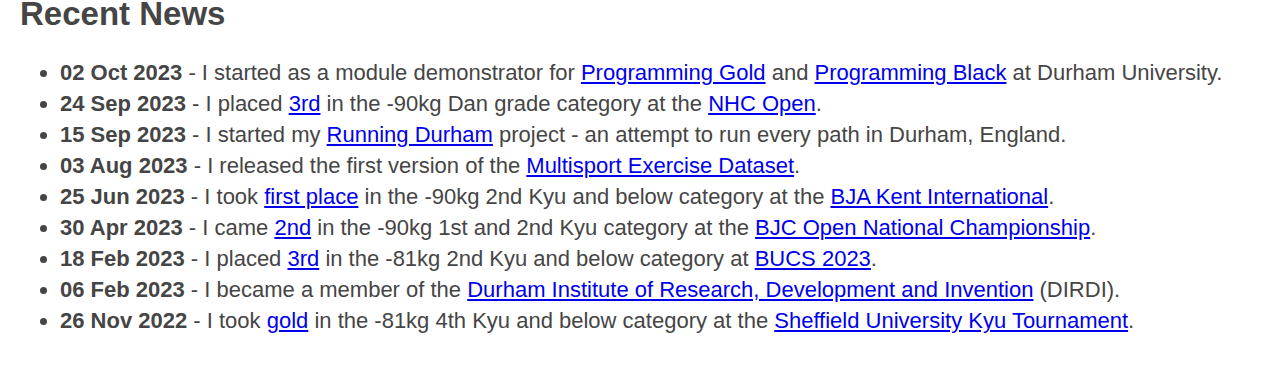
==== commit e83b928e: "Add the module demonstration work to the index page" ====
--- a/index.html
+++ b/index.html
@@ -149,6 +149,7 @@
         </div>
         <h2>Recent News</h2>
         <ul>
+            <li><b>02 Oct 2023</b> - I started as a module demonstrator for <a href="https://www.durham.ac.uk/study/modules/undergraduate/comp1111.php">Programming Gold</a> and <a href="https://www.durham.ac.uk/study/modules/undergraduate/comp1101.php">Programming Black</a> at Durham University.</li>
             <li><b>24 Sep 2023</b> - I placed <a href="https://www.britishjudo.org.uk/wp-content/uploads/2023/10/NHC-Junior-Seniors-and-Masters-Open.pdf">3rd</a> in the -90kg Dan grade category at the <a href="https://www.britishjudo.org.uk/event/nhc-open-2023/">NHC Open</a>.</li>
             <li><b>15 Sep 2023</b> - I started my <a href="./running_durham.html">Running Durham</a> project - an attempt to run every path in Durham, England.</li>
             <li><b>03 Aug 2023</b> - I released the first version of the <a href="./med/about.html">Multisport Exercise Dataset</a>.</li>
